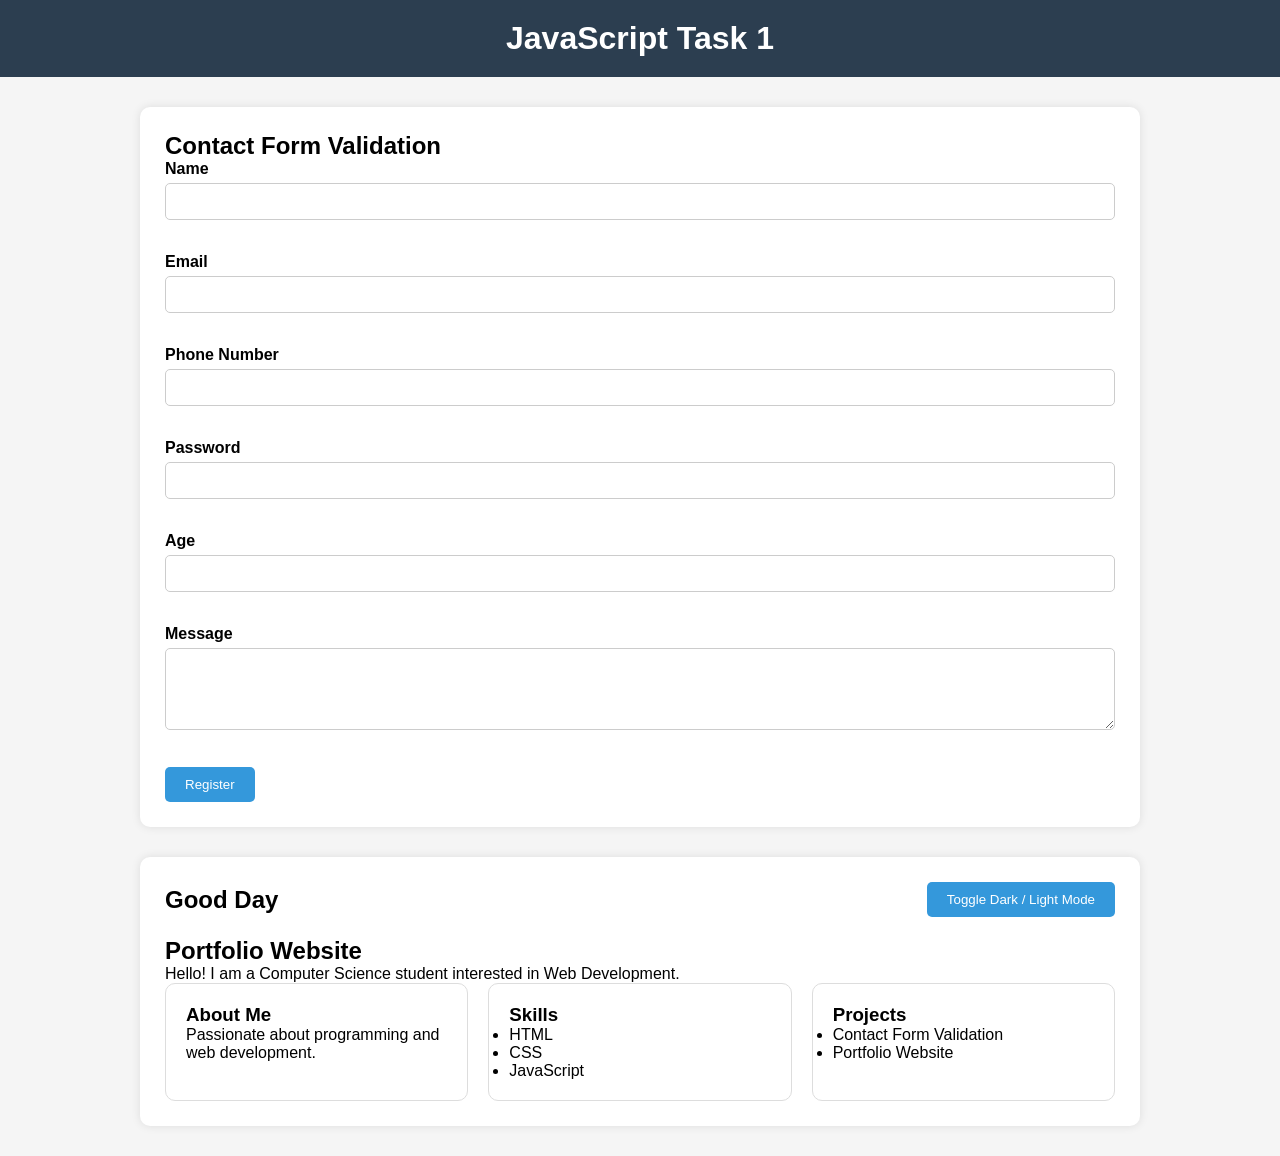
==== Mid/index3.html @ 8462292a "Initial setup with layout" ====
<!DOCTYPE html>
<html lang="en">

<head>
    <meta charset="UTF-8">
    <meta name="viewport" content="width=device-width, initial-scale=1.0">
    <title>JavaScript Task 1</title>

    <style>
        * {
            margin: 0;
            padding: 0;
            box-sizing: border-box;
            font-family: Arial, sans-serif;
        }

        body {
            background: #f5f5f5;
        }

        header {
            background: #2c3e50;
            color: white;
            text-align: center;
            padding: 20px;
        }

        .container {
            width: 90%;
            max-width: 1000px;
            margin: 30px auto;
        }

        section {
            background: white;
            padding: 25px;
            margin-bottom: 30px;
            border-radius: 10px;
            box-shadow: 0 0 10px rgba(0,0,0,.1);
        }

        .form-group {
            margin-bottom: 15px;
        }

        label {
            display: block;
            margin-bottom: 5px;
            font-weight: bold;
        }

        input,
        textarea {
            width: 100%;
            padding: 10px;
            border: 1px solid #ccc;
            border-radius: 5px;
        }

        button {
            padding: 10px 20px;
            background: #3498db;
            color: white;
            border: none;
            border-radius: 5px;
            cursor: pointer;
        }

        .error {
            color: red;
            font-size: 13px;
            display: block;
            min-height: 18px;
        }

        .success-box {
            display: none;
            margin-top: 20px;
            padding: 20px;
            background: #eafaf1;
            border-left: 5px solid green;
        }

        .top-bar {
            display: flex;
            justify-content: space-between;
            align-items: center;
            margin-bottom: 20px;
        }

        .cards {
            display: grid;
            grid-template-columns: repeat(auto-fit, minmax(220px,1fr));
            gap: 20px;
        }

        .card {
            padding: 20px;
            border: 1px solid #ddd;
            border-radius: 10px;
        }
    </style>
</head>

<body>

<header>
    <h1>JavaScript Task 1</h1>
</header>

<div class="container">

    <section>

        <h2>Contact Form Validation</h2>

        <form id="contactForm">

            <div class="form-group">
                <label>Name</label>
                <input type="text" id="name">
                <span class="error" id="nameError"></span>
            </div>

            <div class="form-group">
                <label>Email</label>
                <input type="text" id="email">
                <span class="error" id="emailError"></span>
            </div>

            <div class="form-group">
                <label>Phone Number</label>
                <input type="text" id="phone">
                <span class="error" id="phoneError"></span>
            </div>

            <div class="form-group">
                <label>Password</label>
                <input type="password" id="password">
                <span class="error" id="passwordError"></span>
            </div>

            <div class="form-group">
                <label>Age</label>
                <input type="number" id="age">
                <span class="error" id="ageError"></span>
            </div>

            <div class="form-group">
                <label>Message</label>
                <textarea id="message" rows="4"></textarea>
                <span class="error" id="messageError"></span>
            </div>

            <button type="submit">Register</button>

        </form>

        <div class="success-box" id="successBox">

            <h3>Registration Successful!</h3>

            <p><strong>Name:</strong> <span id="successName"></span></p>
            <p><strong>Email:</strong> <span id="successEmail"></span></p>
            <p><strong>Phone:</strong> <span id="successPhone"></span></p>
            <p><strong>Age:</strong> <span id="successAge"></span></p>
            <p><strong>Message:</strong> <span id="successMessage"></span></p>

        </div>

    </section>

    <section>

        <div class="top-bar">
            <h2 id="greeting">Good Day</h2>
            <button id="themeToggle">Toggle Dark / Light Mode</button>
        </div>

        <h2>Portfolio Website</h2>

        <p>Hello! I am a Computer Science student interested in Web Development.</p>

        <div class="cards">

            <div class="card">
                <h3>About Me</h3>
                <p>Passionate about programming and web development.</p>
            </div>

            <div class="card">
                <h3>Skills</h3>
                <ul>
                    <li>HTML</li>
                    <li>CSS</li>
                    <li>JavaScript</li>
                </ul>
            </div>

            <div class="card">
                <h3>Projects</h3>
                <ul>
                    <li>Contact Form Validation</li>
                    <li>Portfolio Website</li>
                </ul>
            </div>

        </div>

    </section>

</div>

<script>

const form = document.getElementById("contactForm");

const nameInput = document.getElementById("name");
const emailInput = document.getElementById("email");
const phoneInput = document.getElementById("phone");
const passwordInput = document.getElementById("password");
const ageInput = document.getElementById("age");
const messageInput = document.getElementById("message");

const nameError = document.getElementById("nameError");
const emailError = document.getElementById("emailError");
const phoneError = document.getElementById("phoneError");
const passwordError = document.getElementById("passwordError");
const ageError = document.getElementById("ageError");
const messageError = document.getElementById("messageError");

const successBox = document.getElementById("successBox");

const successName = document.getElementById("successName");
const successEmail = document.getElementById("successEmail");
const successPhone = document.getElementById("successPhone");
const successAge = document.getElementById("successAge");
const successMessage = document.getElementById("successMessage");

const themeToggle = document.getElementById("themeToggle");
const greeting = document.getElementById("greeting");

</script>

</body>
</html>
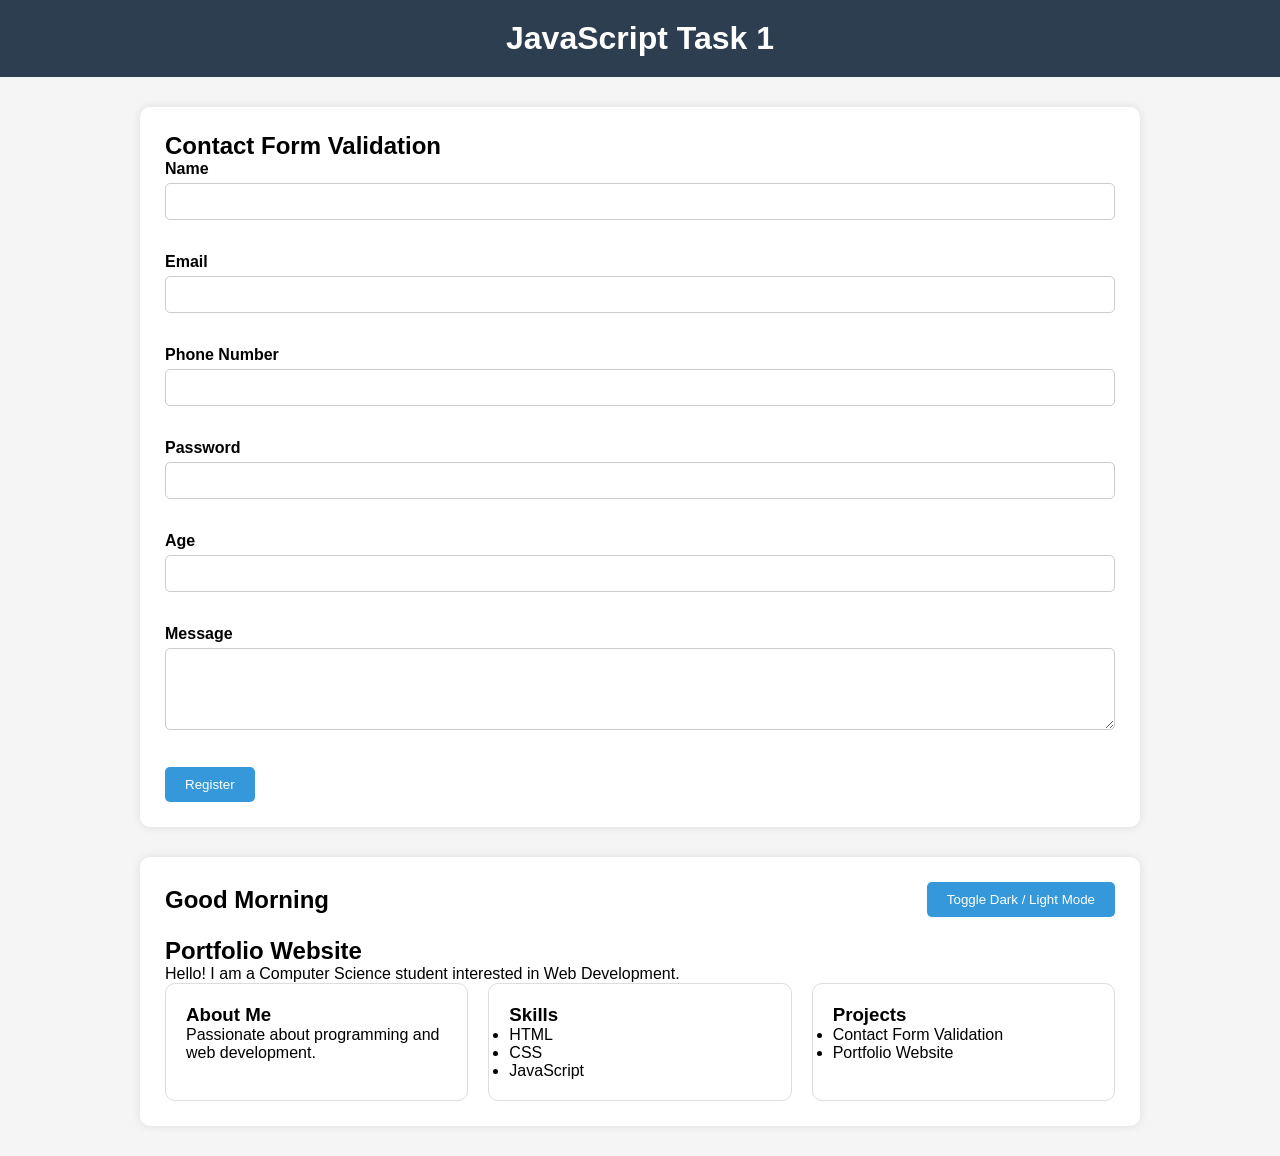
==== commit bcdd2fe5: "add dark/light mood and dynamic greeting" ====
--- a/Mid/index3.html
+++ b/Mid/index3.html
@@ -99,6 +99,47 @@
             border: 1px solid #ddd;
             border-radius: 10px;
         }
+
+        /* Dark Mode */
+
+body.dark{
+    background:#121212;
+    color:white;
+}
+
+body.dark header{
+    background:#111;
+}
+
+body.dark section{
+    background:#1f1f1f;
+    color:white;
+}
+
+body.dark input,
+body.dark textarea{
+    background:#333;
+    color:white;
+    border:1px solid #666;
+}
+
+body.dark button{
+    background:#555;
+}
+
+body.dark button:hover{
+    background:#777;
+}
+
+body.dark .card{
+    background:#2b2b2b;
+    border:1px solid #555;
+}
+
+
+
+
+
     </style>
 </head>
 
@@ -240,6 +281,222 @@
 const themeToggle = document.getElementById("themeToggle");
 const greeting = document.getElementById("greeting");
 
+
+
+themeToggle.addEventListener("click", function(){
+
+    document.body.classList.toggle("dark");
+
+});
+
+function showError(element, message) {
+    element.textContent = message;
+}
+
+function clearError(element) {
+    element.textContent = "";
+}
+
+// Name Validation
+function validateName() {
+
+    const value = nameInput.value.trim();
+    const regex = /^[A-Za-z ]{3,}$/;
+
+    if (value === "") {
+        showError(nameError, "Name is required.");
+        return false;
+    }
+
+    if (!regex.test(value)) {
+        showError(nameError, "Only letters and spaces (minimum 3 characters).");
+        return false;
+    }
+
+    clearError(nameError);
+    return true;
+}
+
+// Email Validation
+function validateEmail() {
+
+    const value = emailInput.value.trim();
+    const regex = /^[^\s@]+@[^\s@]+\.[^\s@]+$/;
+
+    if (value === "") {
+        showError(emailError, "Email is required.");
+        return false;
+    }
+
+    if (!regex.test(value)) {
+        showError(emailError, "Enter a valid email.");
+        return false;
+    }
+
+    clearError(emailError);
+    return true;
+}
+
+// Phone Validation
+function validatePhone() {
+
+    const value = phoneInput.value.trim();
+
+    if (value === "") {
+        showError(phoneError, "Phone number is required.");
+        return false;
+    }
+
+    if (!/^\d{10}$/.test(value)) {
+        showError(phoneError, "Phone number must be exactly 10 digits.");
+        return false;
+    }
+
+    clearError(phoneError);
+    return true;
+}
+
+// Password Validation
+function validatePassword() {
+
+    const value = passwordInput.value;
+
+    const regex =
+        /^(?=.*[a-z])(?=.*[A-Z])(?=.*\d)(?=.*[@$!%*?&]).{8,}$/;
+
+    if (value === "") {
+        showError(passwordError, "Password is required.");
+        return false;
+    }
+
+    if (!regex.test(value)) {
+        showError(passwordError,
+            "Minimum 8 characters with uppercase, lowercase, number and special character.");
+        return false;
+    }
+
+    clearError(passwordError);
+    return true;
+}
+
+// Age Validation
+function validateAge() {
+
+    const value = Number(ageInput.value);
+
+    if (ageInput.value === "") {
+        showError(ageError, "Age is required.");
+        return false;
+    }
+
+    if (value < 18) {
+        showError(ageError, "Age must be at least 18.");
+        return false;
+    }
+
+    clearError(ageError);
+    return true;
+}
+
+
+
+function updateGreeting(){
+
+    const hour = new Date().getHours();
+
+    if(hour < 12){
+
+        greeting.textContent = "Good Morning";
+
+    }
+
+    else if(hour < 18){
+
+        greeting.textContent = "Good Afternoon";
+
+    }
+
+    else{
+
+        greeting.textContent = "Good Evening";
+
+    }
+
+}
+
+
+
+// Message Validation
+function validateMessage() {
+
+    const value = messageInput.value.trim();
+
+    if (value === "") {
+        showError(messageError, "Message is required.");
+        return false;
+    }
+
+    if (value.length < 10) {
+        showError(messageError, "Message must be at least 10 characters.");
+        return false;
+    }
+
+    clearError(messageError);
+    return true;
+}
+
+// Remove errors while typing
+
+nameInput.addEventListener("input", validateName);
+emailInput.addEventListener("input", validateEmail);
+phoneInput.addEventListener("input", validatePhone);
+passwordInput.addEventListener("input", validatePassword);
+ageInput.addEventListener("input", validateAge);
+messageInput.addEventListener("input", validateMessage);
+
+// Form Submit
+
+form.addEventListener("submit", function (e) {
+
+    e.preventDefault();
+
+    const validName = validateName();
+    const validEmail = validateEmail();
+    const validPhone = validatePhone();
+    const validPassword = validatePassword();
+    const validAge = validateAge();
+    const validMessage = validateMessage();
+
+    if (
+        validName &&
+        validEmail &&
+        validPhone &&
+        validPassword &&
+        validAge &&
+        validMessage
+    ) {
+
+        successName.textContent = nameInput.value;
+        successEmail.textContent = emailInput.value;
+        successPhone.textContent = phoneInput.value;
+        successAge.textContent = ageInput.value;
+        successMessage.textContent = messageInput.value;
+
+        successBox.style.display = "block";
+
+        form.reset();
+
+    }
+    else {
+
+        successBox.style.display = "none";
+
+    }
+
+});
+
+updateGreeting();
+
 </script>
 
 </body>
